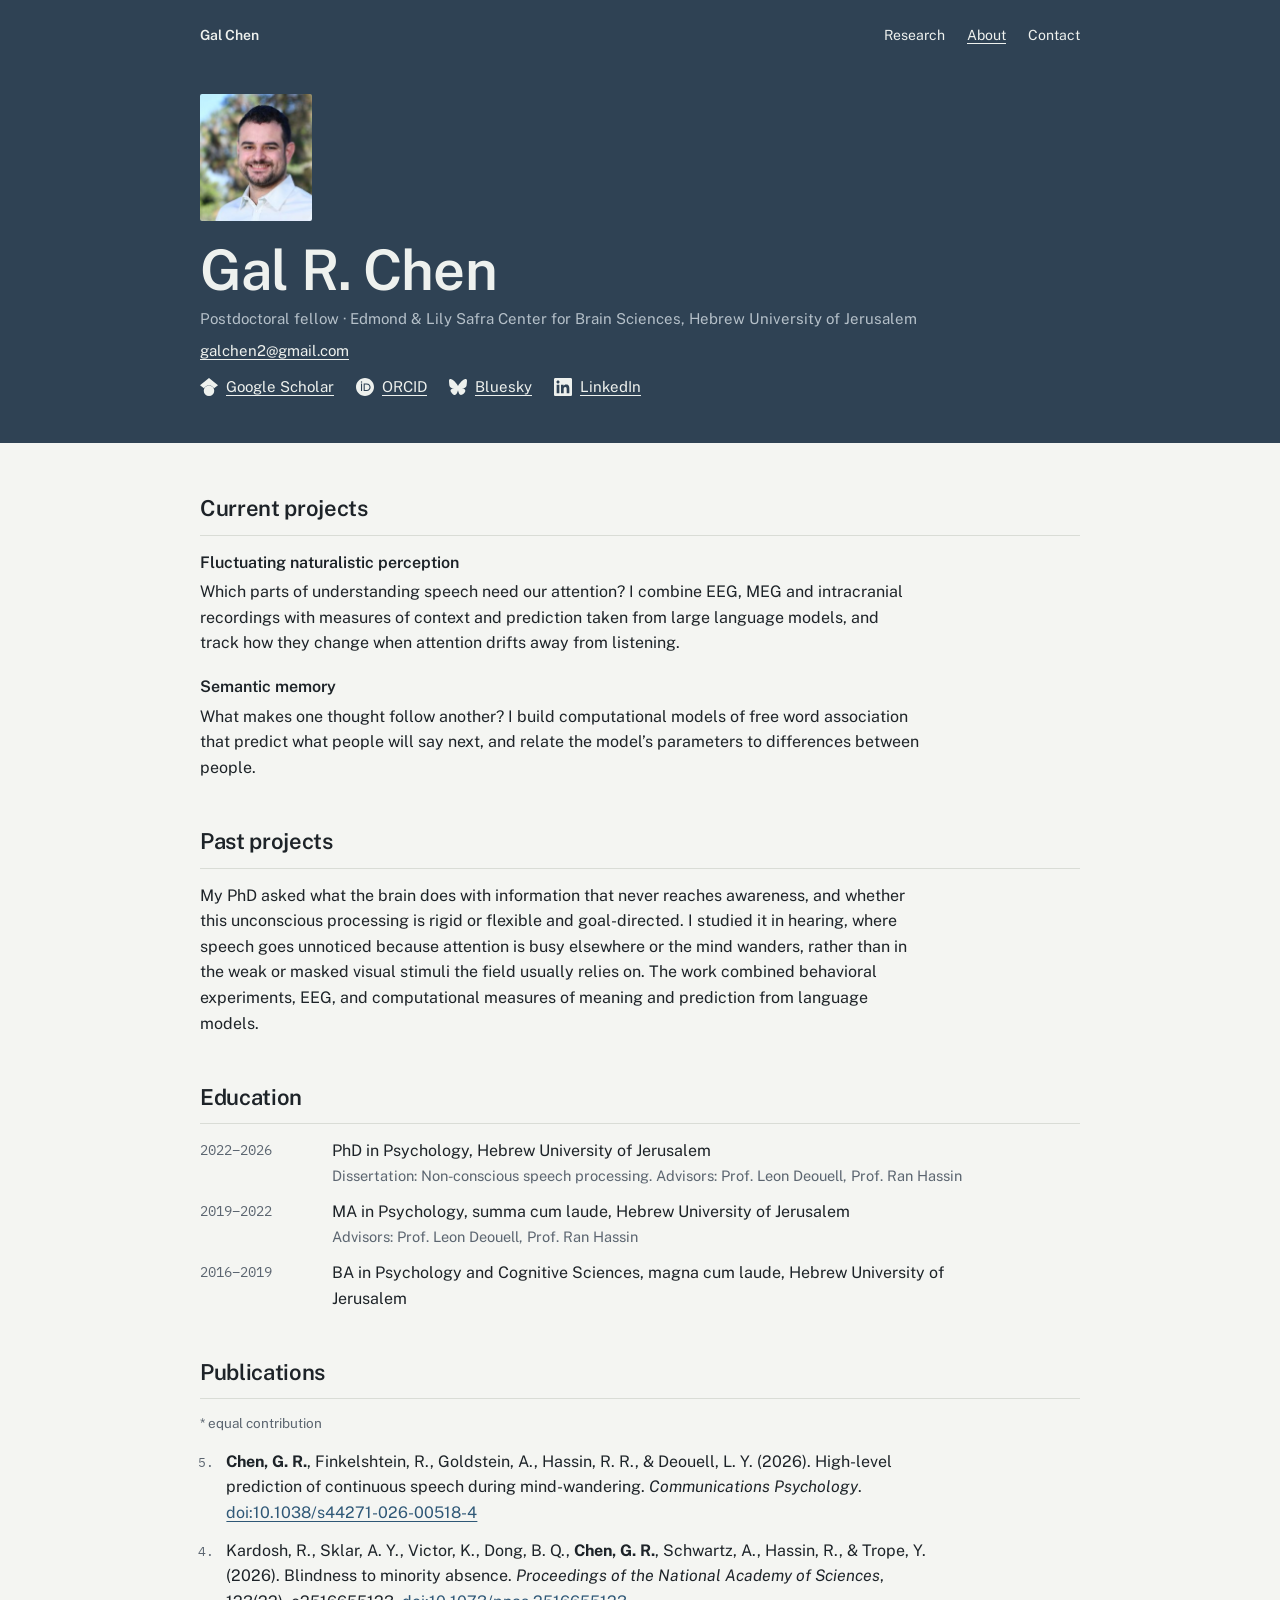
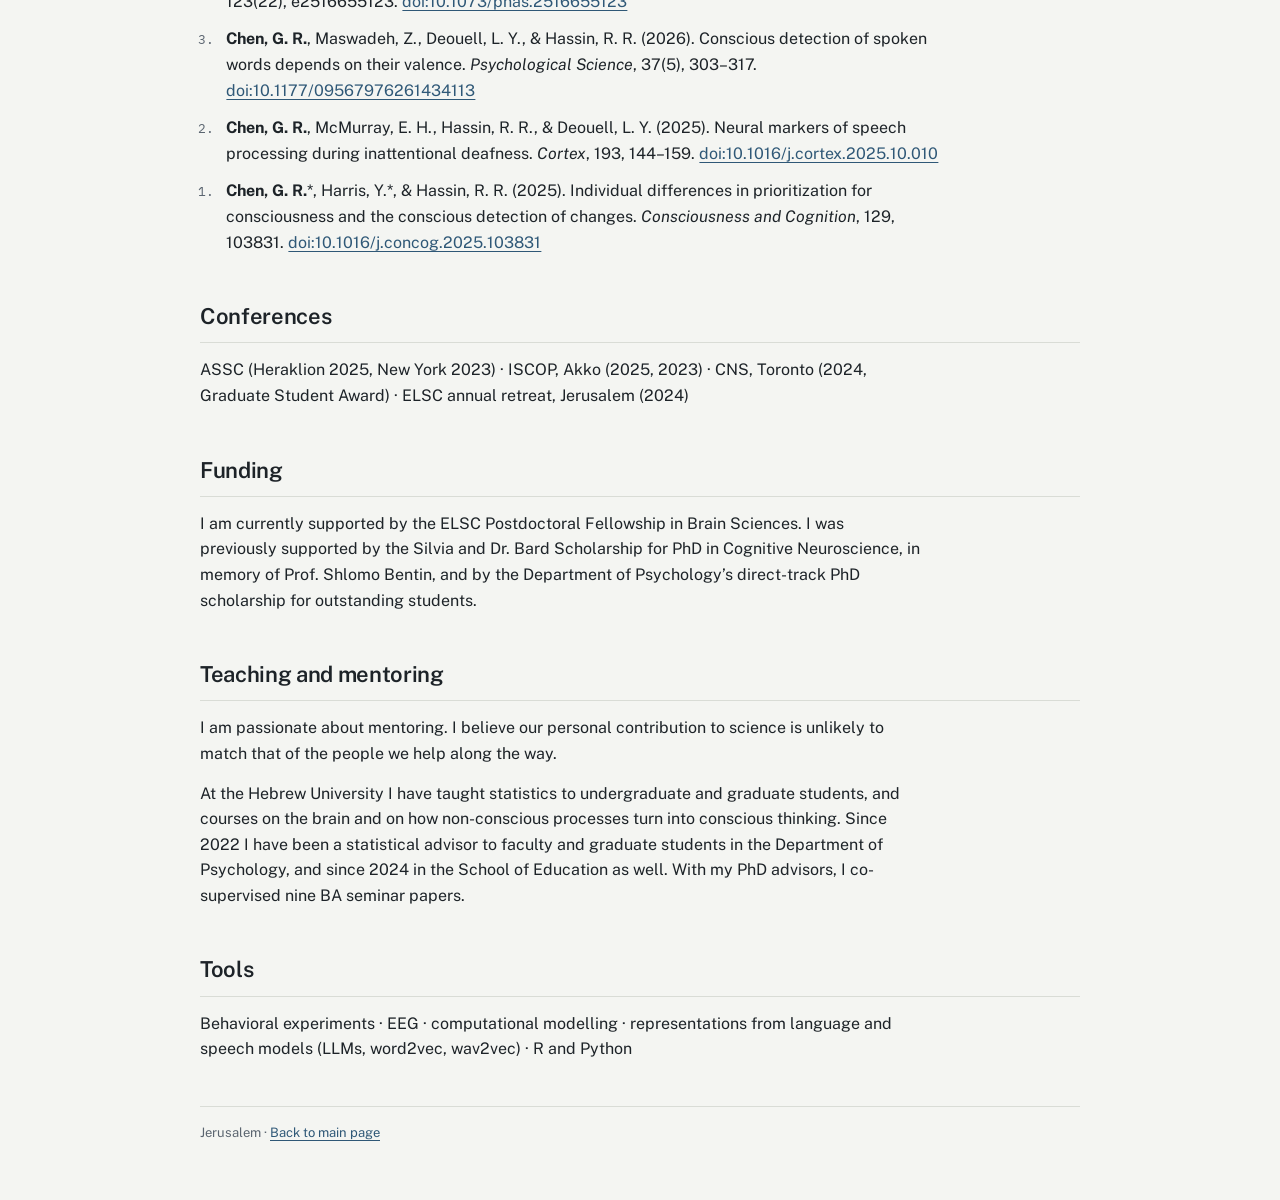
==== about.html @ db3115e7 "Rename CV to About; narrative funding and teaching sections; compact conferences; Tools section Co-A" ====
<!doctype html>
<html lang="en">
<head>
<meta charset="utf-8">
<meta name="viewport" content="width=device-width, initial-scale=1">
<title>Gal Chen · About</title>
<meta name="description" content="About Gal R. Chen: projects, publications and background.">
<link rel="preconnect" href="https://fonts.googleapis.com">
<link rel="preconnect" href="https://fonts.gstatic.com" crossorigin>
<link rel="stylesheet" href="https://fonts.googleapis.com/css2?family=Public+Sans:wght@400;600&family=IBM+Plex+Mono:wght@400&display=swap">
<link rel="stylesheet" href="style.css">
</head>
<body>

<header class="cv-top">
  <div class="cv-top-inner">
    <nav class="nav" aria-label="Main">
      <a class="home" href="index.html">Gal Chen</a>
      <ul>
        <li><a href="index.html#research">Research</a></li>
        <li><a href="about.html" aria-current="page">About</a></li>
        <li><a href="index.html#contact">Contact</a></li>
      </ul>
    </nav>
    <div class="cv-head">
      <figure class="print">
        <img src="portrait.png" width="227" height="256" alt="Portrait of Gal Chen">
        <figcaption>Photo: Eyal Cohen</figcaption>
      </figure>
      <h1>Gal R. Chen</h1>
      <p>Postdoctoral fellow · Edmond &amp; Lily Safra Center for Brain Sciences, Hebrew University of Jerusalem</p>
      <p><a href="mailto:galchen2@gmail.com">galchen2@gmail.com</a></p>
      <ul class="social">
        <li><a href="https://scholar.google.com/citations?user=u07u29AAAAAJ"><svg viewBox="0 0 24 24" width="18" height="18" aria-hidden="true" focusable="false"><path fill="currentColor" d="M5.242 13.769L0 9.5 12 0l12 9.5-5.242 4.269C17.548 11.249 14.978 9.5 12 9.5c-2.977 0-5.548 1.748-6.758 4.269zM12 10a7 7 0 1 0 0 14 7 7 0 0 0 0-14z"/></svg><span>Google Scholar</span></a></li>
        <li><a href="https://orcid.org/0000-0001-5469-6347"><svg viewBox="0 0 24 24" width="18" height="18" aria-hidden="true" focusable="false"><path fill="currentColor" d="M12 0C5.372 0 0 5.372 0 12s5.372 12 12 12 12-5.372 12-12S18.628 0 12 0zM7.369 4.378c.525 0 .947.431.947.947s-.422.947-.947.947a.95.95 0 0 1-.947-.947c0-.525.422-.947.947-.947zm-.722 3.038h1.444v10.041H6.647V7.416zm3.562 0h3.9c3.712 0 5.344 2.653 5.344 5.025 0 2.578-2.016 5.025-5.325 5.025h-3.919V7.416zm1.444 1.303v7.444h2.297c3.272 0 4.022-2.484 4.022-3.722 0-2.016-1.284-3.722-4.097-3.722h-2.222z"/></svg><span>ORCID</span></a></li>
        <li><a href="https://bsky.app/profile/galchen.bsky.social"><svg viewBox="0 0 24 24" width="18" height="18" aria-hidden="true" focusable="false"><path fill="currentColor" d="M12 10.8c-1.087-2.114-4.046-6.053-6.798-7.995C2.566.944 1.561 1.266.902 1.565.139 1.908 0 3.08 0 3.768c0 .69.378 5.65.624 6.479.815 2.736 3.713 3.66 6.383 3.364.136-.02.275-.039.415-.056-.138.022-.276.04-.415.056-3.912.58-7.387 2.005-2.83 7.078 5.013 5.19 6.87-1.113 7.823-4.308.953 3.195 2.05 9.271 7.733 4.308 4.267-4.308 1.172-6.498-2.74-7.078a8.741 8.741 0 0 1-.415-.056c.14.017.279.036.415.056 2.67.297 5.568-.628 6.383-3.364.246-.828.624-5.79.624-6.478 0-.69-.139-1.861-.902-2.206-.659-.298-1.664-.62-4.3 1.24C16.046 4.748 13.087 8.687 12 10.8Z"/></svg><span>Bluesky</span></a></li>
        <li><a href="https://www.linkedin.com/in/gal-chen-76b5a223b"><svg viewBox="0 0 24 24" width="18" height="18" aria-hidden="true" focusable="false"><path fill="currentColor" d="M20.447 20.452h-3.554v-5.569c0-1.328-.027-3.037-1.852-3.037-1.853 0-2.136 1.445-2.136 2.939v5.667H9.351V9h3.414v1.561h.046c.477-.9 1.637-1.85 3.37-1.85 3.601 0 4.267 2.37 4.267 5.455v6.286zM5.337 7.433c-1.144 0-2.063-.926-2.063-2.065 0-1.138.92-2.063 2.063-2.063 1.14 0 2.064.925 2.064 2.063 0 1.139-.925 2.065-2.064 2.065zm1.782 13.019H3.555V9h3.564v11.452zM22.225 0H1.771C.792 0 0 .774 0 1.729v20.542C0 23.227.792 24 1.771 24h20.451C23.2 24 24 23.227 24 22.271V1.729C24 .774 23.2 0 22.222 0h.003z"/></svg><span>LinkedIn</span></a></li>
      </ul>
    </div>
  </div>
</header>

<div class="cv-wrap">
<main class="cv">

  <section aria-labelledby="projects">
    <h2 id="projects">Current projects</h2>
    <div class="projects">
      <div>
        <h3>Fluctuating naturalistic perception</h3>
        <p>Which parts of understanding speech need our attention? I combine EEG, MEG and intracranial recordings with measures of context and prediction taken from large language models, and track how they change when attention drifts away from listening.</p>
      </div>
      <div>
        <h3>Semantic memory</h3>
        <p>What makes one thought follow another? I build computational models of free word association that predict what people will say next, and relate the model’s parameters to differences between people.</p>
      </div>
    </div>
  </section>

  <section aria-labelledby="past">
    <h2 id="past">Past projects</h2>
    <p class="prose">My PhD asked what the brain does with information that never reaches awareness, and whether this unconscious processing is rigid or flexible and goal-directed. I studied it in hearing, where speech goes unnoticed because attention is busy elsewhere or the mind wanders, rather than in the weak or masked visual stimuli the field usually relies on. The work combined behavioral experiments, EEG, and computational measures of meaning and prediction from language models.</p>
  </section>

  <section aria-labelledby="edu">
    <h2 id="edu">Education</h2>
    <ul class="rows">
      <li><span class="yr">2022–2026</span><span class="what">PhD in Psychology, Hebrew University of Jerusalem
        <span class="sub">Dissertation: Non-conscious speech processing. Advisors: Prof. Leon Deouell, Prof. Ran Hassin</span></span></li>
      <li><span class="yr">2019–2022</span><span class="what">MA in Psychology, summa cum laude, Hebrew University of Jerusalem
        <span class="sub">Advisors: Prof. Leon Deouell, Prof. Ran Hassin</span></span></li>
      <li><span class="yr">2016–2019</span><span class="what">BA in Psychology and Cognitive Sciences, magna cum laude, Hebrew University of Jerusalem</span></li>
    </ul>
  </section>

  <section aria-labelledby="publications">
    <h2 id="publications">Publications</h2>
    <p class="note">* equal contribution</p>
    <ol class="refs" reversed>
      <li><b>Chen, G. R.</b>, Finkelshtein, R., Goldstein, A., Hassin, R. R., &amp; Deouell, L. Y. (2026). High-level prediction of continuous speech during mind-wandering. <i>Communications Psychology</i>. <a href="https://doi.org/10.1038/s44271-026-00518-4">doi:10.1038/s44271-026-00518-4</a></li>
      <li>Kardosh, R., Sklar, A. Y., Victor, K., Dong, B. Q., <b>Chen, G. R.</b>, Schwartz, A., Hassin, R., &amp; Trope, Y. (2026). Blindness to minority absence. <i>Proceedings of the National Academy of Sciences</i>, 123(22), e2516655123. <a href="https://doi.org/10.1073/pnas.2516655123">doi:10.1073/pnas.2516655123</a></li>
      <li><b>Chen, G. R.</b>, Maswadeh, Z., Deouell, L. Y., &amp; Hassin, R. R. (2026). Conscious detection of spoken words depends on their valence. <i>Psychological Science</i>, 37(5), 303–317. <a href="https://doi.org/10.1177/09567976261434113">doi:10.1177/09567976261434113</a></li>
      <li><b>Chen, G. R.</b>, McMurray, E. H., Hassin, R. R., &amp; Deouell, L. Y. (2025). Neural markers of speech processing during inattentional deafness. <i>Cortex</i>, 193, 144–159. <a href="https://doi.org/10.1016/j.cortex.2025.10.010">doi:10.1016/j.cortex.2025.10.010</a></li>
      <li><b>Chen, G. R.</b>*, Harris, Y.*, &amp; Hassin, R. R. (2025). Individual differences in prioritization for consciousness and the conscious detection of changes. <i>Consciousness and Cognition</i>, 129, 103831. <a href="https://doi.org/10.1016/j.concog.2025.103831">doi:10.1016/j.concog.2025.103831</a></li>
    </ol>
  </section>

  <section aria-labelledby="talks">
    <h2 id="talks">Conferences</h2>
    <p class="prose">ASSC (Heraklion 2025, New York 2023) · ISCOP, Akko (2025, 2023) · CNS, Toronto (2024, Graduate Student Award) · ELSC annual retreat, Jerusalem (2024)</p>
  </section>

  <section aria-labelledby="awards">
    <h2 id="awards">Funding</h2>
    <p class="prose">I am currently supported by the ELSC Postdoctoral Fellowship in Brain Sciences. I was previously supported by the Silvia and Dr. Bard Scholarship for PhD in Cognitive Neuroscience, in memory of Prof. Shlomo Bentin, and by the Department of Psychology’s direct-track PhD scholarship for outstanding students.</p>
  </section>

  <section aria-labelledby="teaching">
    <h2 id="teaching">Teaching and mentoring</h2>
    <p class="prose">I am passionate about mentoring. I believe our personal contribution to science is unlikely to match that of the people we help along the way.</p>
    <p class="prose">At the Hebrew University I have taught statistics to undergraduate and graduate students, and courses on the brain and on how non-conscious processes turn into conscious thinking. Since 2022 I have been a statistical advisor to faculty and graduate students in the Department of Psychology, and since 2024 in the School of Education as well. With my PhD advisors, I co-supervised nine BA seminar papers.</p>
  </section>

  <section aria-labelledby="tools">
    <h2 id="tools">Tools</h2>
    <p class="prose">Behavioral experiments · EEG · computational modelling · representations from language and speech models (LLMs, word2vec, wav2vec) · R and Python</p>
  </section>

  <footer class="foot">Jerusalem · <a href="index.html">Back to main page</a></footer>
</main>
</div>

</body>
</html>
---- style.css ----
:root {
  --ground: #f4f5f2;
  --ink: #1d2328;
  --muted: #5b6570;
  --rule: #d9dcd6;
  --panel: #2f4254;
  --panel-ink: #eef1ee;
  --panel-muted: #b5c0c9;
  --link: #2f5877;
  --frame: #141d27;
  --sans: "Public Sans", "Helvetica Neue", Arial, sans-serif;
  --mono: "IBM Plex Mono", ui-monospace, Consolas, monospace;
  color-scheme: light;
}

@media (prefers-color-scheme: dark) {
  :root:not([data-theme="light"]) {
    --ground: #15191d;
    --ink: #e4e7e3;
    --muted: #98a2ab;
    --rule: #2c3339;
    --panel: #1f2c38;
    --panel-ink: #e9ede9;
    --panel-muted: #9eabb6;
    --link: #9cc0dc;
  --frame: #0c1117;
    color-scheme: dark;
  }
}
:root[data-theme="dark"] {
  --ground: #15191d;
  --ink: #e4e7e3;
  --muted: #98a2ab;
  --rule: #2c3339;
  --panel: #1f2c38;
  --panel-ink: #e9ede9;
  --panel-muted: #9eabb6;
  --link: #9cc0dc;
  --frame: #0c1117;
  color-scheme: dark;
}

*, *::before, *::after { box-sizing: border-box; }

html { -webkit-text-size-adjust: 100%; }

body {
  margin: 0;
  background: var(--ground);
  color: var(--ink);
  font-family: var(--sans);
  font-size: 16px;
  line-height: 1.6;
}

a { color: var(--link); text-underline-offset: 3px; text-decoration-thickness: 1px; }
a:hover { text-decoration-thickness: 2px; }
a:focus-visible { outline: 2px solid currentColor; outline-offset: 3px; border-radius: 2px; }

h1, h2, h3 { font-family: var(--sans); font-weight: 600; letter-spacing: -0.015em; text-wrap: balance; margin: 0; }

.label {
  font-family: var(--sans);
  font-size: 12px;
  font-weight: 600;
  letter-spacing: 0.08em;
  text-transform: uppercase;
  color: var(--muted);
}

/* ---------- navigation ---------- */
.nav {
  display: flex;
  justify-content: space-between;
  align-items: baseline;
  gap: 16px;
  font-size: 14px;
}
.nav a { color: inherit; text-decoration: none; }
.nav a:hover, .nav a[aria-current="page"] { text-decoration: underline; }
.nav ul { display: flex; gap: 22px; list-style: none; margin: 0; padding: 0; }
.nav .home { font-weight: 600; }

/* ---------- landing ---------- */
.split {
  display: grid;
  grid-template-columns: minmax(320px, 5fr) 7fr;
  min-height: 100vh;
}

.panel {
  background: var(--panel);
  color: var(--panel-ink);
  padding-block: 32px 40px;
  padding-inline: clamp(20px, 4vw, 56px);
}
.panel-inner {
  position: sticky;
  top: 32px;
  display: flex;
  flex-direction: column;
  gap: 64px;
}
.panel .nav { color: var(--panel-ink); }
.panel h1 {
  font-size: clamp(40px, 4.6vw, 60px);
  line-height: 1.05;
  letter-spacing: -0.03em;
}
.intro { display: flex; flex-direction: column; gap: 20px; }
.intro p { margin: 0; font-family: var(--sans); font-size: 24px; font-style: italic; line-height: 1.35; max-width: 20em; }
.intro .role { font-family: var(--sans); font-style: normal; font-size: 15px; line-height: 1.55; color: var(--panel-muted); max-width: 38ch; }
.panel a { color: var(--panel-ink); }

.main {
  padding-block: 88px 48px;
  padding-inline: clamp(20px, 5vw, 72px);
  display: flex;
  flex-direction: column;
  gap: 56px;
  max-width: 760px;
}
.main section { display: flex; flex-direction: column; gap: 16px; }
.main h2 { font-size: 26px; line-height: 1.2; }
.main p { margin: 0; max-width: 64ch; }

.papers { list-style: none; margin: 0; padding: 0; display: flex; flex-direction: column; gap: 22px; }
.papers li { display: grid; gap: 2px; max-width: 64ch; }
.papers .title { font-size: 17px; font-weight: 600; line-height: 1.4; }
.papers .src { font-size: 14px; color: var(--muted); }

.contact-line {
  font-family: var(--sans);
  font-size: 22px;
}
.bullets { margin: 0; padding-left: 1.1em; display: flex; flex-direction: column; gap: 8px; max-width: 64ch; }

.foot { font-size: 13px; color: var(--muted); border-top: 1px solid var(--rule); padding-top: 16px; }

/* ---------- CV ---------- */
.cv-top {
  background: var(--panel);
  color: var(--panel-ink);
  padding-inline: clamp(20px, 5vw, 72px);
  padding-block: 24px 40px;
}
.cv-top .nav a { color: var(--panel-ink); }
.cv-top-inner, .cv {
  max-width: 880px;
  margin-inline: auto;
}
.cv-head { display: flex; flex-direction: column; gap: 8px; margin-top: 48px; }
.cv-head h1 { font-size: clamp(38px, 5vw, 56px); line-height: 1.05; }
.cv-head p { margin: 0; color: var(--panel-muted); font-size: 15px; }
.cv-head a { color: var(--panel-ink); }

.cv-wrap { padding-inline: clamp(20px, 5vw, 72px); padding-block: 48px 56px; }
.cv { display: flex; flex-direction: column; gap: 44px; }
.cv section { display: flex; flex-direction: column; gap: 14px; }
.cv h2 {
  font-size: 22px;
  padding-bottom: 8px;
  border-bottom: 1px solid var(--rule);
}
.cv h3 { font-family: var(--sans); font-size: 13px; font-weight: 600; letter-spacing: 0.06em; text-transform: uppercase; color: var(--muted); margin-top: 6px; }

.rows { list-style: none; margin: 0; padding: 0; display: flex; flex-direction: column; gap: 12px; }
.rows li {
  display: grid;
  grid-template-columns: 112px 1fr;
  gap: 20px;
}
.yr {
  font-family: var(--mono);
  font-size: 13.5px;
  color: var(--muted);
  font-variant-numeric: tabular-nums;
  padding-top: 2px;
  white-space: nowrap;
}
.rows .what { max-width: 68ch; }
.rows .sub { display: block; color: var(--muted); font-size: 14.5px; }

.refs { margin: 0; padding-left: 1.4em; display: flex; flex-direction: column; gap: 12px; }
.refs li { max-width: 72ch; padding-left: 4px; }
.refs li::marker { font-family: var(--mono); font-size: 13px; color: var(--muted); }
.refs .kind { font-size: 13px; color: var(--muted); }
.refs a { word-break: break-word; }
.note { font-size: 13.5px; color: var(--muted); margin: 0; }

.plain { margin: 0; padding-left: 1.1em; display: flex; flex-direction: column; gap: 8px; max-width: 72ch; }

@media (max-width: 860px) {
  .split { grid-template-columns: 1fr; min-height: 0; }
  .panel-inner { position: static; gap: 44px; }
  .main { padding-block: 44px 40px; gap: 44px; }
}

@media (max-width: 560px) {
  .rows li { grid-template-columns: 1fr; gap: 0; }
  .nav ul { gap: 16px; }
  .intro p { font-size: 19px; }
}

.inline-list { margin: 0; max-width: 72ch; }

.portrait {
  display: block;
  box-sizing: content-box;
  width: 200px;
  height: 200px;
  padding: 7px;
  background: var(--frame);
  box-shadow: 0 0 0 1px rgba(255, 255, 255, 0.06);
  object-fit: cover;
  object-position: 20% 40%;
  border-radius: 2px;
  margin-bottom: 8px;
}

/* CV portrait, credit shown on hover */
.print {
  position: relative;
  width: 112px;
  margin: 0 0 12px;
}
.print img { display: block; width: 100%; height: auto; border-radius: 2px; }
.print figcaption {
  position: absolute;
  inset-inline: 0;
  bottom: 0;
  padding: 12px 6px 4px;
  font-size: 10px;
  line-height: 1.3;
  color: #fff;
  background: linear-gradient(to top, rgba(0, 0, 0, 0.6), rgba(0, 0, 0, 0));
  border-radius: 0 0 2px 2px;
  white-space: nowrap;
  opacity: 0;
  transition: opacity 0.2s ease;
}
.print:hover figcaption { opacity: 1; }
@media (prefers-reduced-motion: reduce) {
  .print figcaption { transition: none; }
}

.main .lead {
  font-family: var(--sans);
  font-size: 20px;
  line-height: 1.5;
  max-width: 34em;
}

.projects { display: grid; gap: 18px; }
.projects > div { display: grid; gap: 4px; max-width: 72ch; }
.cv .projects h3 {
  font-size: 16px;
  font-weight: 600;
  letter-spacing: 0;
  text-transform: none;
  color: var(--ink);
  margin: 0;
}
.projects p { margin: 0; }

.social { list-style: none; margin: 0; padding: 0; display: flex; flex-wrap: wrap; gap: 10px 22px; }
.social a { display: inline-flex; align-items: center; gap: 8px; text-decoration: none; }
.social a span { text-decoration: underline; text-decoration-thickness: 1px; text-underline-offset: 3px; }
.social a:hover span { text-decoration-thickness: 2px; }
.social svg { flex: none; }
.icons-only { gap: 18px; margin-top: 4px; }
.icons-only a { color: var(--panel-muted); }
.icons-only a:hover { color: var(--panel-ink); }
.icons-only svg { width: 20px; height: 20px; }
.cv-head .social { margin-top: 4px; font-size: 15px; }

.prose { margin: 0; max-width: 72ch; }
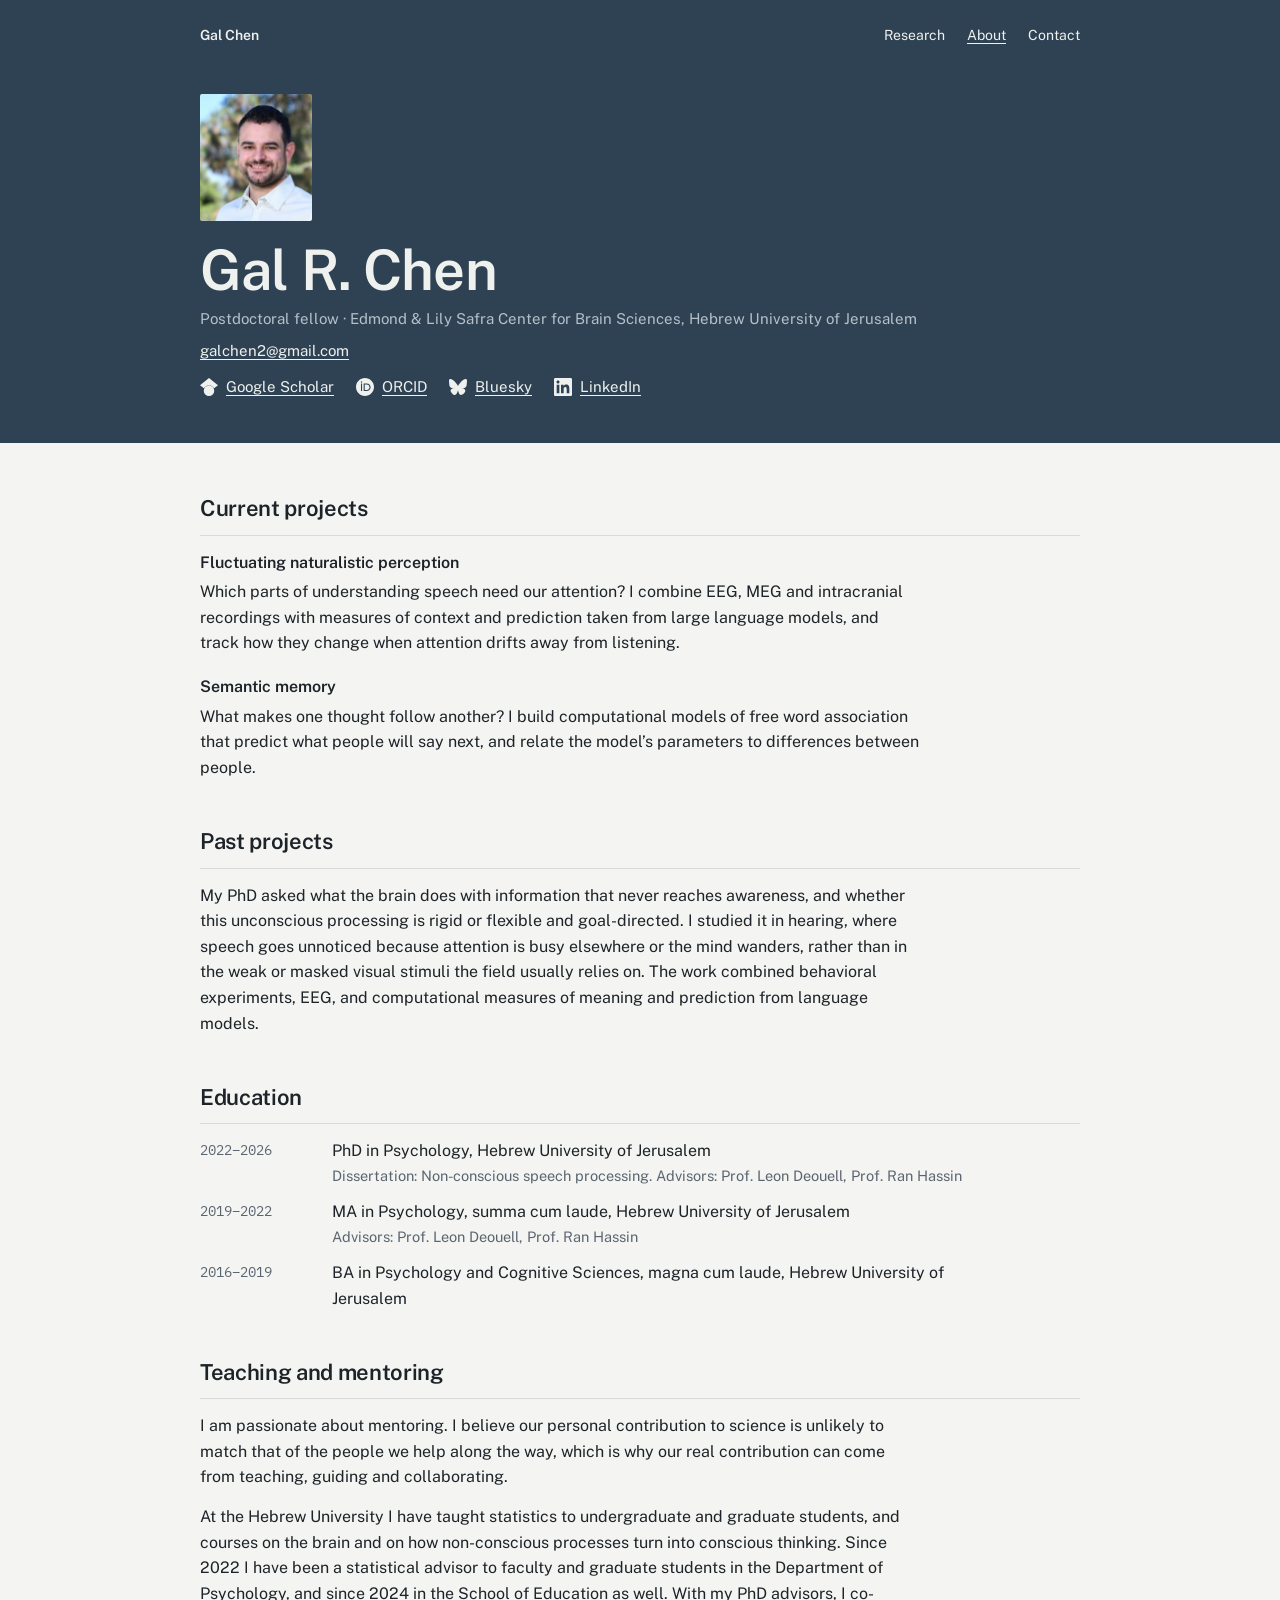
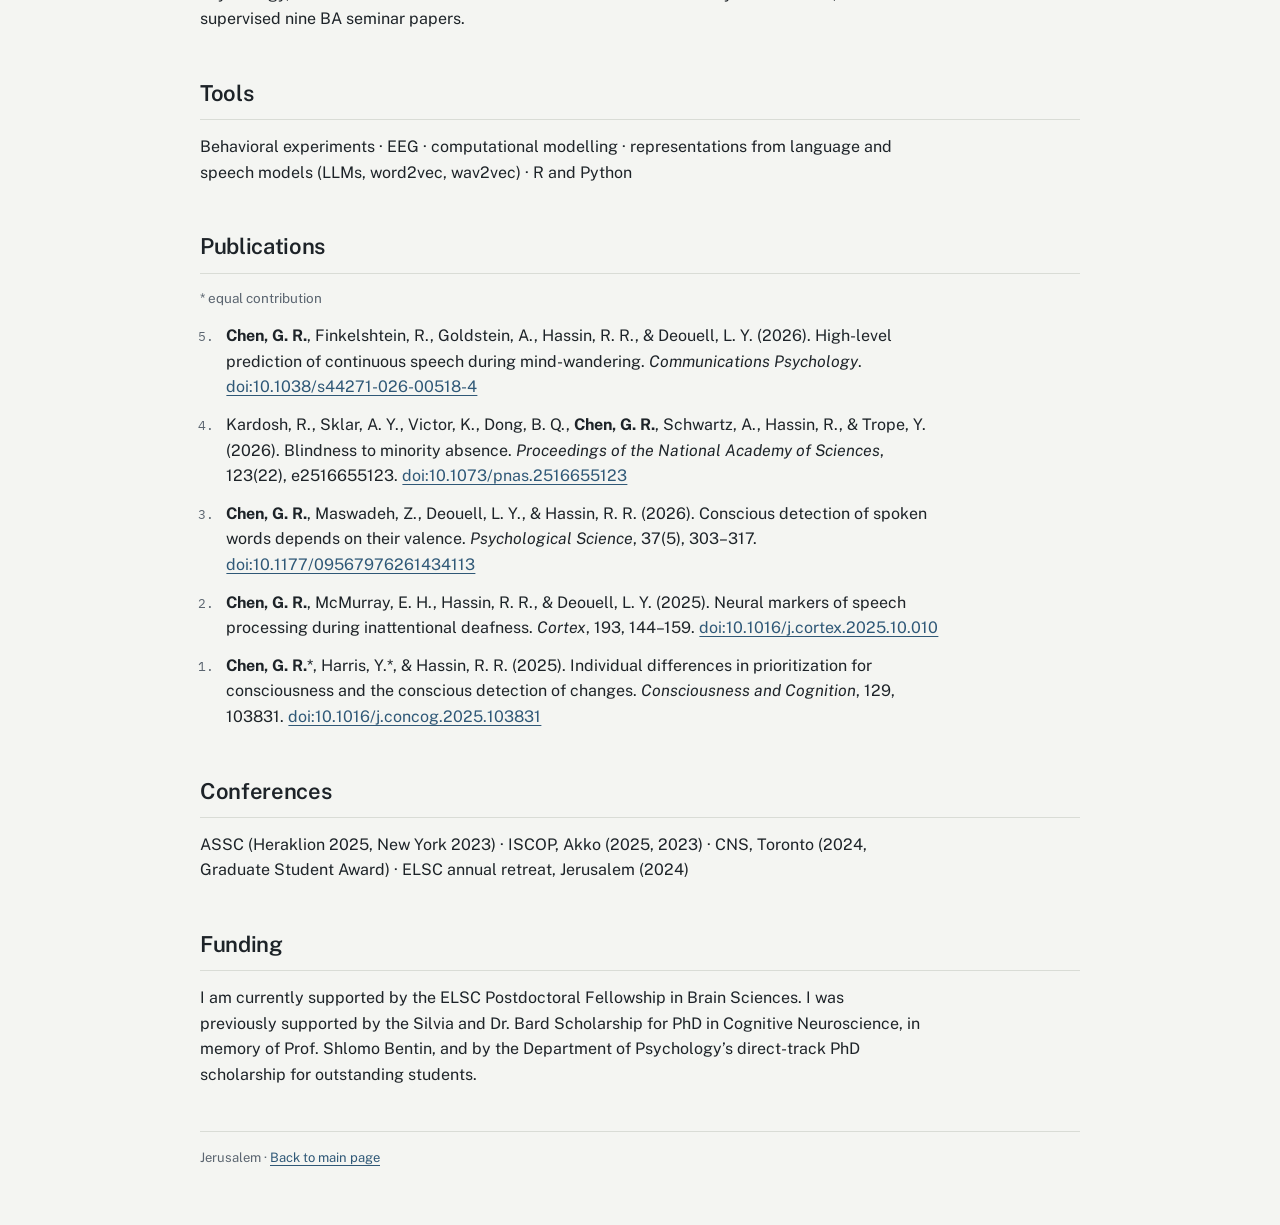
==== commit 2c46bb07: "Move teaching and tools above publications; expand mentoring note Co-Authored-By: Claude Opus 5.5 <n" ====
--- a/about.html
+++ b/about.html
@@ -3,7 +3,8 @@
 <head>
 <meta charset="utf-8">
 <meta name="viewport" content="width=device-width, initial-scale=1">
-<title>Gal Chen · About</title>
+<title>About · Gal Chen</title>
+<link rel="canonical" href="https://coggal.github.io/about.html">
 <meta name="description" content="About Gal R. Chen: projects, publications and background.">
 <link rel="preconnect" href="https://fonts.googleapis.com">
 <link rel="preconnect" href="https://fonts.gstatic.com" crossorigin>
@@ -73,6 +74,17 @@
     </ul>
   </section>
 
+  <section aria-labelledby="teaching">
+    <h2 id="teaching">Teaching and mentoring</h2>
+    <p class="prose">I am passionate about mentoring. I believe our personal contribution to science is unlikely to match that of the people we help along the way, which is why our real contribution can come from teaching, guiding and collaborating.</p>
+    <p class="prose">At the Hebrew University I have taught statistics to undergraduate and graduate students, and courses on the brain and on how non-conscious processes turn into conscious thinking. Since 2022 I have been a statistical advisor to faculty and graduate students in the Department of Psychology, and since 2024 in the School of Education as well. With my PhD advisors, I co-supervised nine BA seminar papers.</p>
+  </section>
+
+  <section aria-labelledby="tools">
+    <h2 id="tools">Tools</h2>
+    <p class="prose">Behavioral experiments · EEG · computational modelling · representations from language and speech models (LLMs, word2vec, wav2vec) · R and Python</p>
+  </section>
+
   <section aria-labelledby="publications">
     <h2 id="publications">Publications</h2>
     <p class="note">* equal contribution</p>
@@ -95,17 +107,6 @@
     <p class="prose">I am currently supported by the ELSC Postdoctoral Fellowship in Brain Sciences. I was previously supported by the Silvia and Dr. Bard Scholarship for PhD in Cognitive Neuroscience, in memory of Prof. Shlomo Bentin, and by the Department of Psychology’s direct-track PhD scholarship for outstanding students.</p>
   </section>
 
-  <section aria-labelledby="teaching">
-    <h2 id="teaching">Teaching and mentoring</h2>
-    <p class="prose">I am passionate about mentoring. I believe our personal contribution to science is unlikely to match that of the people we help along the way.</p>
-    <p class="prose">At the Hebrew University I have taught statistics to undergraduate and graduate students, and courses on the brain and on how non-conscious processes turn into conscious thinking. Since 2022 I have been a statistical advisor to faculty and graduate students in the Department of Psychology, and since 2024 in the School of Education as well. With my PhD advisors, I co-supervised nine BA seminar papers.</p>
-  </section>
-
-  <section aria-labelledby="tools">
-    <h2 id="tools">Tools</h2>
-    <p class="prose">Behavioral experiments · EEG · computational modelling · representations from language and speech models (LLMs, word2vec, wav2vec) · R and Python</p>
-  </section>
-
   <footer class="foot">Jerusalem · <a href="index.html">Back to main page</a></footer>
 </main>
 </div>
